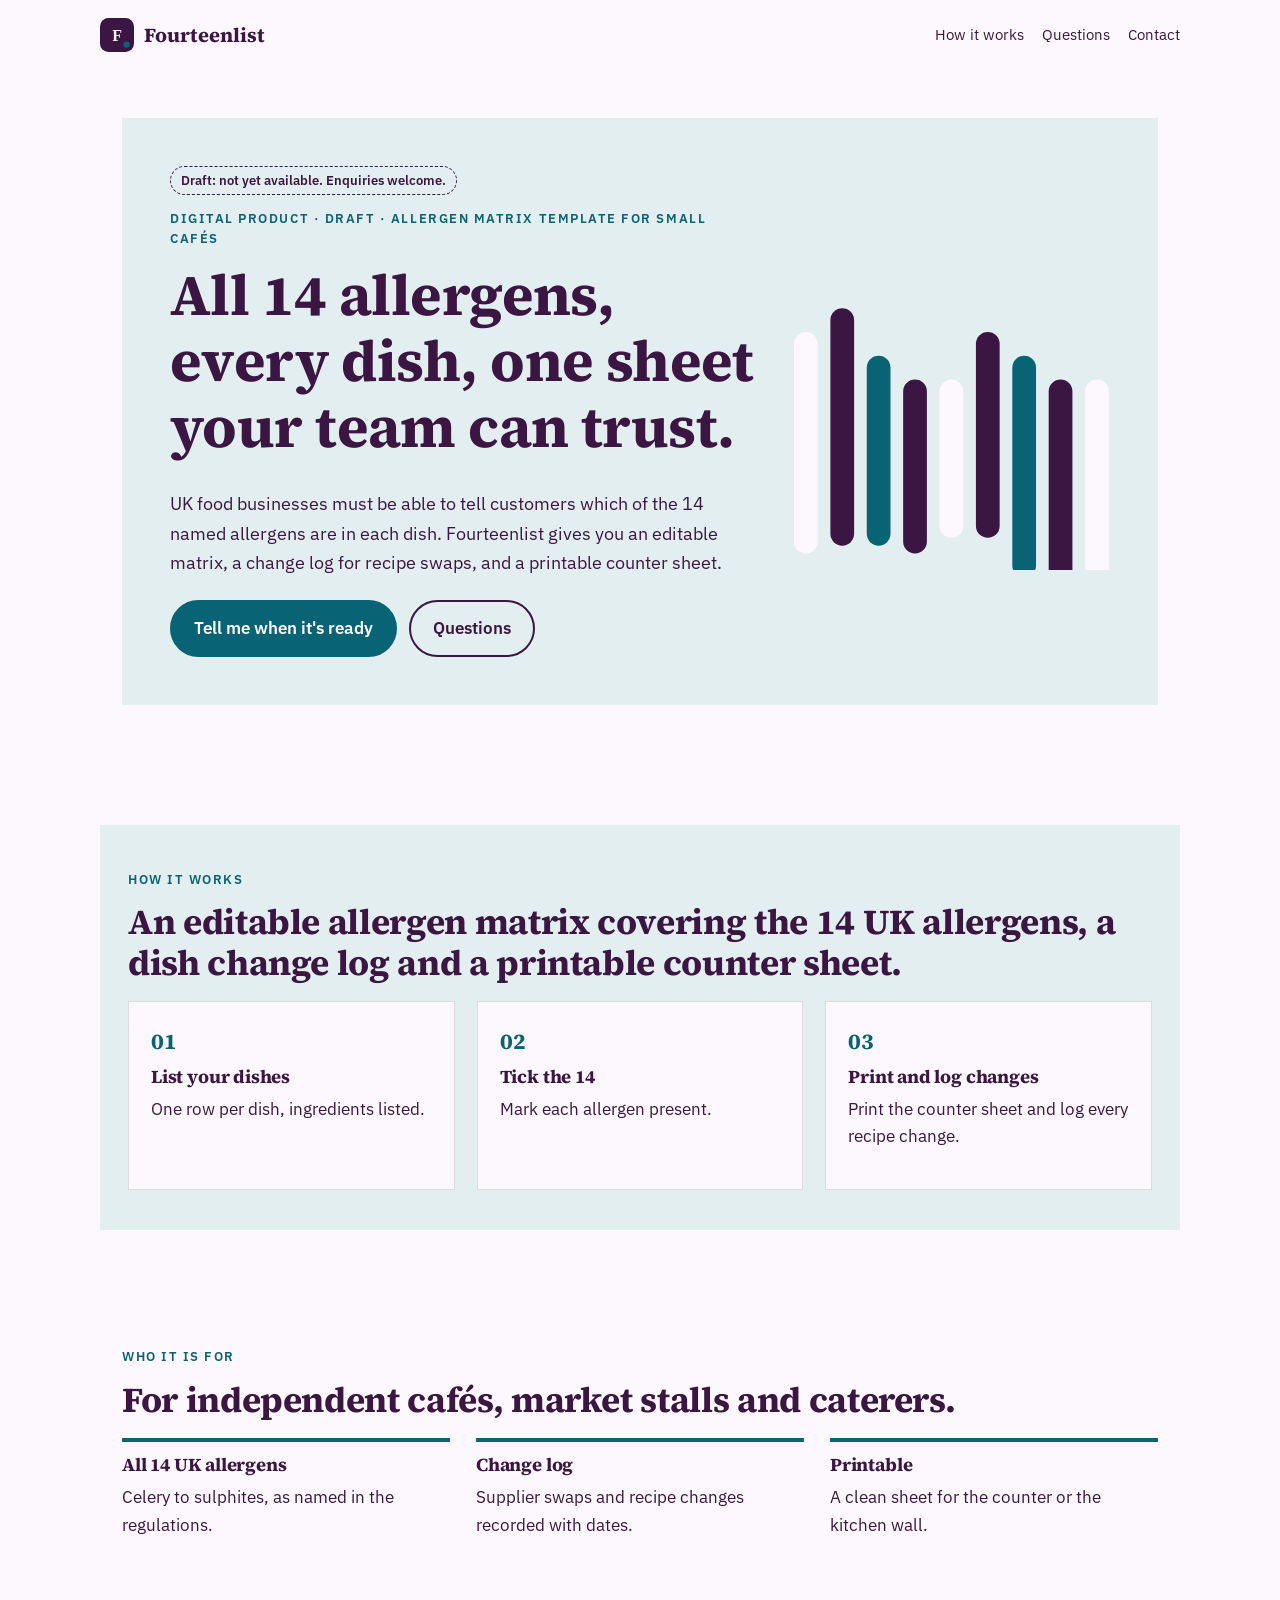
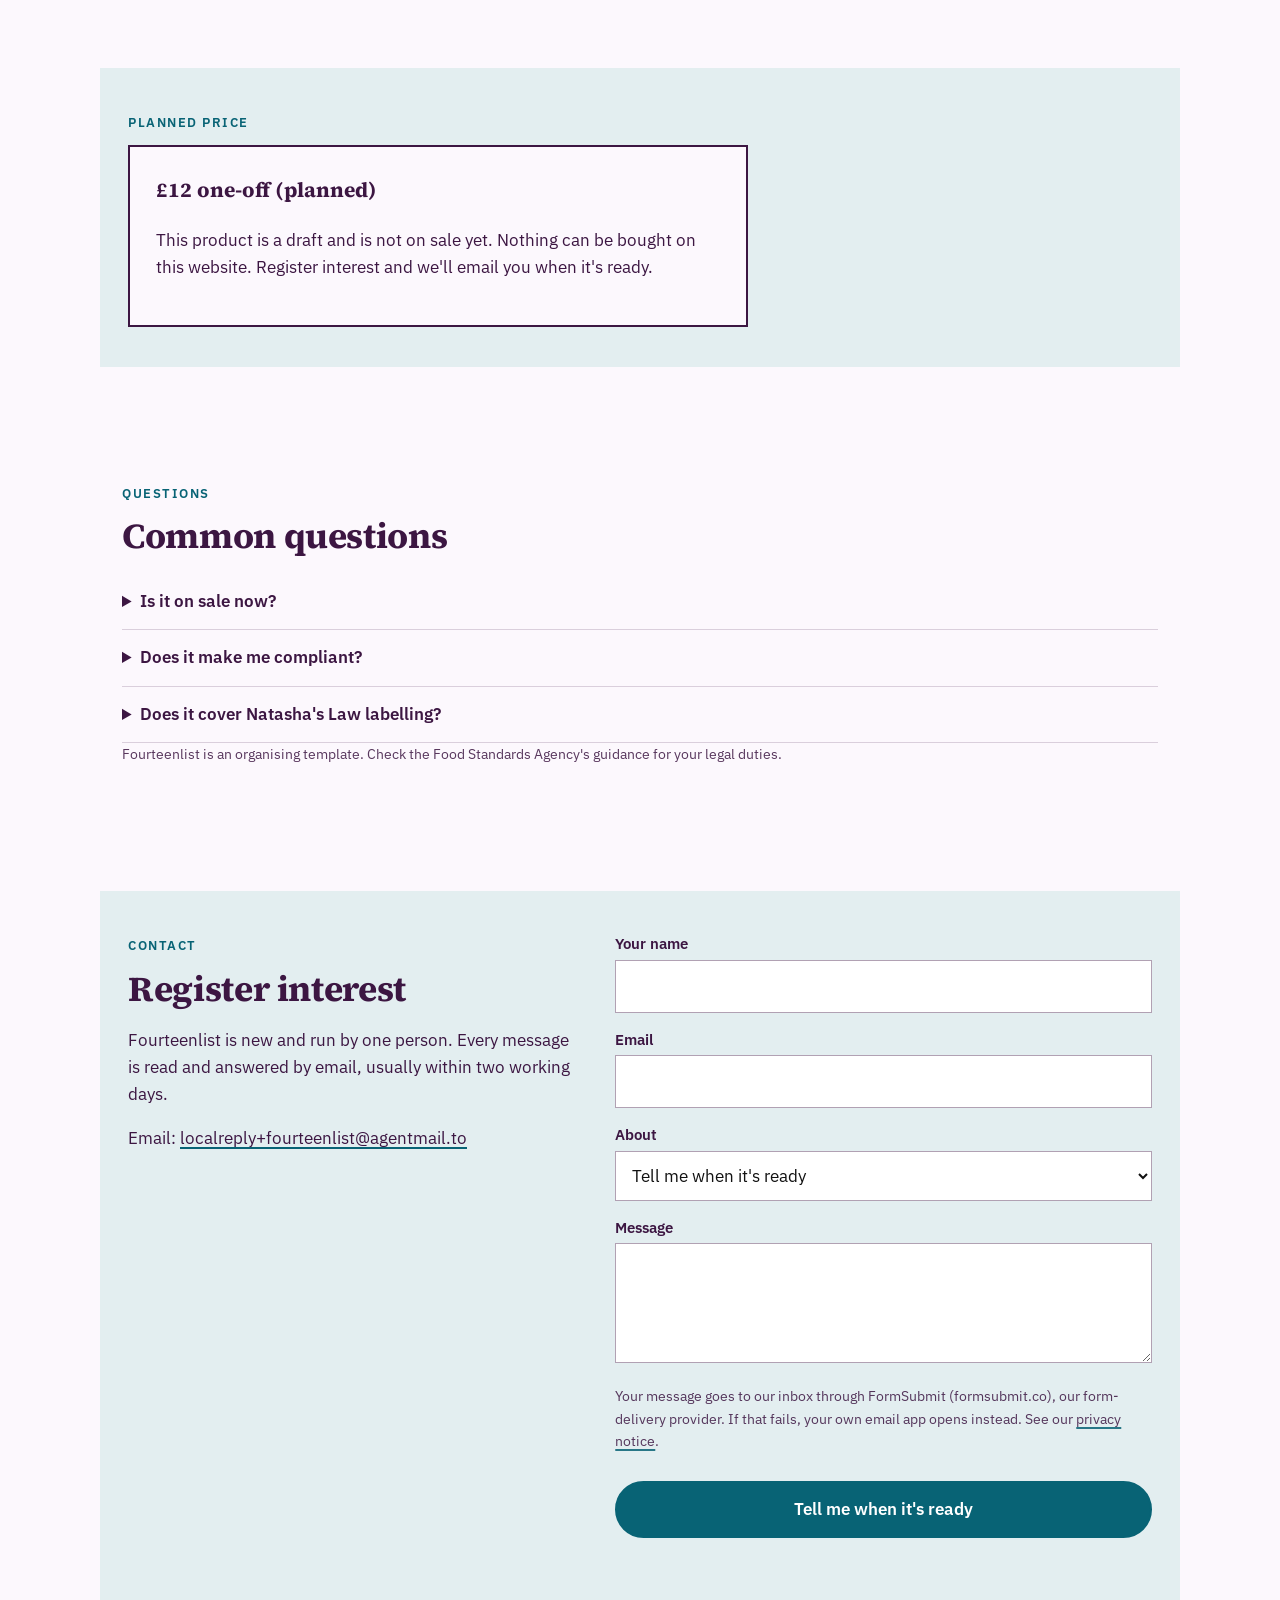
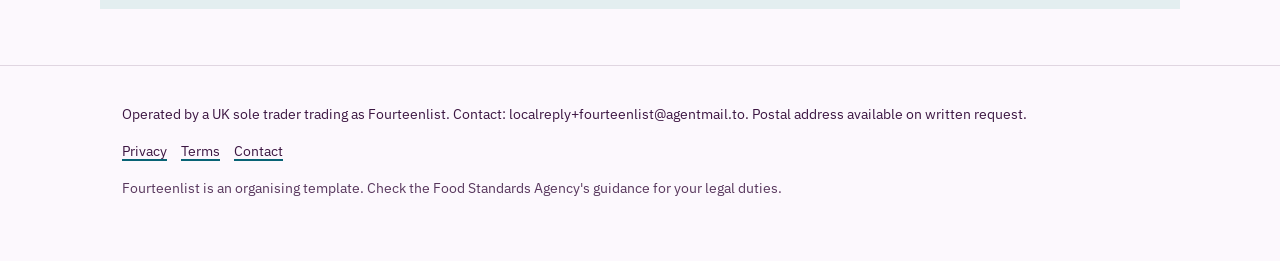
==== index.html @ 0381429b "Publish site 2026-10-19 20:16 BST" ====
<!doctype html>
<html lang="en-GB">
<head>
<meta charset="utf-8">
<meta name="viewport" content="width=device-width, initial-scale=1">
<meta http-equiv="Content-Security-Policy" content="default-src 'self'; img-src 'self' data: https://localreplyloop.goatcounter.com; style-src 'self'; script-src 'self'; font-src 'self'; connect-src 'self' https://formsubmit.co; form-action 'self'; base-uri 'self'; object-src 'none'">
<meta name="referrer" content="strict-origin-when-cross-origin">
<title>Fourteenlist: All 14 allergens, every dish, one sheet your team can trust</title>
<meta name="description" content="An editable allergen matrix covering the 14 UK allergens, a dish change log and a printable counter sheet.">
<meta name="theme-color" content="#3C1642">
<meta property="og:type" content="website"><meta property="og:title" content="Fourteenlist: All 14 allergens, every dish, one sheet your team can trust"><meta property="og:description" content="An editable allergen matrix covering the 14 UK allergens, a dish change log and a printable counter sheet.">
<meta property="og:image" content="https://evanturner557-del.github.io/fourteenlist/assets/og.png"><meta property="og:image:width" content="1200"><meta property="og:image:height" content="630">
<meta property="og:image:alt" content="Fourteenlist: All 14 allergens, every dish, one sheet your team can trust."><meta property="og:site_name" content="Fourteenlist"><meta property="og:locale" content="en_GB">
<meta property="og:url" content="https://evanturner557-del.github.io/fourteenlist/"><meta name="twitter:card" content="summary_large_image">
<link rel="canonical" href="https://evanturner557-del.github.io/fourteenlist/">
<link rel="icon" href="assets/favicon.svg" type="image/svg+xml">
<link rel="stylesheet" href="assets/site.css">
<script src="assets/config.js"></script>
<script src="assets/analytics.js" defer></script>
<script src="_shared/kit.js" defer></script>
</head>
<body>
<a class="skip" href="#main">Skip to content</a>
<header><div class="wrap top"><a class="brand" href="./"><svg viewBox="0 0 64 64" aria-hidden="true" width="34" height="34"><rect width="64" height="64" rx="16" fill="#3C1642"/><text x="32" y="43" text-anchor="middle" font-family="Georgia, serif" font-weight="700" font-size="30" fill="#FCF8FD">F</text><circle cx="50" cy="50" r="6" fill="#086375"/></svg>Fourteenlist</a><nav aria-label="Primary"><a href="#how">How it works</a><a href="#faq">Questions</a><a href="#contact">Contact</a></nav></div></header><section class="hero"><div class="wrap"><div class="inner"><div><span class="draft">Draft: not yet available. Enquiries welcome.</span><br><span class="eyebrow">Digital product · draft · Allergen matrix template for small cafés</span><h1>All 14 allergens, every dish, one sheet your team can trust.</h1><p class="lede">UK food businesses must be able to tell customers which of the 14 named allergens are in each dish. Fourteenlist gives you an editable matrix, a change log for recipe swaps, and a printable counter sheet.</p><div class="ctas"><a class="btn" href="#contact" data-cta="hero">Tell me when it&#x27;s ready</a><a class="btn ghost" href="#faq" data-cta="hero-secondary">Questions</a></div></div><div class="art"><svg viewBox="0 0 400 400" role="img" aria-label="Decorative pattern" class="motif" preserveAspectRatio="xMidYMid slice"><rect x="0" y="100" width="30" height="280" rx="15" fill="#FCF8FD"/><rect x="46" y="70" width="30" height="300" rx="15" fill="#3C1642"/><rect x="92" y="130" width="30" height="240" rx="15" fill="#086375"/><rect x="138" y="160" width="30" height="220" rx="15" fill="#3C1642"/><rect x="184" y="160" width="30" height="200" rx="15" fill="#FCF8FD"/><rect x="230" y="100" width="30" height="260" rx="15" fill="#3C1642"/><rect x="276" y="130" width="30" height="280" rx="15" fill="#086375"/><rect x="322" y="160" width="30" height="300" rx="15" fill="#3C1642"/><rect x="368" y="160" width="30" height="300" rx="15" fill="#FCF8FD"/></svg></div></div></div></section>
<main id="main">
<section class="tint" id="how"><div class="wrap"><span class="eyebrow">How it works</span><h2>An editable allergen matrix covering the 14 UK allergens, a dish change log and a printable counter sheet.</h2><div class="steps"><div class="step"><h3>List your dishes</h3><p>One row per dish, ingredients listed.</p></div><div class="step"><h3>Tick the 14</h3><p>Mark each allergen present.</p></div><div class="step"><h3>Print and log changes</h3><p>Print the counter sheet and log every recipe change.</p></div></div></div></section>
<section><div class="wrap"><span class="eyebrow">Who it is for</span><h2>For independent cafés, market stalls and caterers.</h2><div class="points"><div class="point"><h3>All 14 UK allergens</h3><p>Celery to sulphites, as named in the regulations.</p></div><div class="point"><h3>Change log</h3><p>Supplier swaps and recipe changes recorded with dates.</p></div><div class="point"><h3>Printable</h3><p>A clean sheet for the counter or the kitchen wall.</p></div></div></div></section>
<section class="tint" id="price"><div class="wrap"><span class="eyebrow">Planned price</span><div class="pricebox"><p class="price">£12 one-off (planned)</p><p>This product is a draft and is not on sale yet. Nothing can be bought on this website. Register interest and we&#x27;ll email you when it&#x27;s ready.</p></div></div></section>
<section id="faq"><div class="wrap"><span class="eyebrow">Questions</span><h2>Common questions</h2><details><summary>Is it on sale now?</summary><p>Not yet. Fourteenlist is a draft product. Ask to hear when it&#x27;s ready.</p></details><details><summary>Does it make me compliant?</summary><p>It helps you organise information. Your council&#x27;s environmental health team and the Food Standards Agency are the authority on what you must do.</p></details><details><summary>Does it cover Natasha&#x27;s Law labelling?</summary><p>No. That applies to prepacked-for-direct-sale food and needs full labels.</p></details><p class="fine" style="margin-top:18px">Fourteenlist is an organising template. Check the Food Standards Agency&#x27;s guidance for your legal duties.</p></div></section>
<section class="tint" id="contact"><div class="wrap contact-grid"><div><span class="eyebrow">Contact</span><h2>Register interest</h2><p>Fourteenlist is new and run by one person. Every message is read and answered by email, usually within two working days.</p><p>Email: <a href="mailto:localreply+fourteenlist@agentmail.to">localreply+fourteenlist@agentmail.to</a></p></div><form class="form" data-contact data-formsubmit="localreply+fourteenlist@agentmail.to" data-email="localreply+fourteenlist@agentmail.to" data-subject="Fourteenlist enquiry" novalidate>
<div><label for="f-name">Your name</label><input id="f-name" name="name" autocomplete="name" required></div>
<div><label for="f-email">Email</label><input id="f-email" name="email" type="email" autocomplete="email" required></div>
<div><label for="f-plan">About</label><select id="f-plan" name="plan"><option value="Tell me when it&#x27;s ready">Tell me when it&#x27;s ready</option><option value="I have a question">I have a question</option></select></div>
<div><label for="f-message">Message</label><textarea id="f-message" name="message"></textarea></div>
<p class="hint">Your message goes to our inbox through FormSubmit (formsubmit.co), our form-delivery provider. If that fails, your own email app opens instead. See our <a href="privacy.html">privacy notice</a>.</p>
<button class="btn" type="submit">Tell me when it&#x27;s ready</button>
<p class="form-status" role="status" aria-live="polite"></p>
</form></div></section>
</main><footer><div class="wrap"><p>Operated by a UK sole trader trading as Fourteenlist. Contact: localreply+fourteenlist@agentmail.to. Postal address available on written request.</p>
<p><a href="privacy.html">Privacy</a><a href="terms.html">Terms</a><a href="./#contact">Contact</a></p>
<p class="fine">Fourteenlist is an organising template. Check the Food Standards Agency&#x27;s guidance for your legal duties.</p></div></footer>
</body></html>
---- assets/site.css ----
@font-face{font-family:'Source Serif 4';font-weight:700;font-style:normal;font-display:swap;src:url(fonts/source-serif-4-latin-700-normal.woff2) format('woff2')}
@font-face{font-family:'IBM Plex Sans';font-weight:400;font-style:normal;font-display:swap;src:url(fonts/ibm-plex-sans-latin-400-normal.woff2) format('woff2')}
@font-face{font-family:'IBM Plex Sans';font-weight:600;font-style:normal;font-display:swap;src:url(fonts/ibm-plex-sans-latin-600-normal.woff2) format('woff2')}
:root{--ink:#3C1642;--paper:#FCF8FD;--acc:#086375;--acc-text:#086375;--on-acc:#FFFFFF;--soft:#E3EEF0;--on-ink:#FCF8FD;--r:0px;--br:999px;--head:'Source Serif 4', Georgia, serif;--body:'IBM Plex Sans', system-ui, sans-serif}
*,*::before,*::after{box-sizing:border-box}html{scroll-behavior:smooth}@media (prefers-reduced-motion:reduce){html{scroll-behavior:auto}*{transition:none!important}}
body{margin:0;font-family:var(--body);color:var(--ink);background:var(--paper);line-height:1.6;font-size:17px;-webkit-font-smoothing:antialiased}
h1,h2,h3{font-family:var(--head);line-height:1.15;margin:0 0 .5em;letter-spacing:-.01em}h1{font-size:clamp(2.1rem,5vw,3.6rem)}h2{font-size:clamp(1.5rem,3vw,2.2rem)}h3{font-size:1.15rem}
p{margin:0 0 1em}a{color:var(--ink);text-decoration-color:var(--acc);text-underline-offset:3px;text-decoration-thickness:2px}
.wrap{max-width:1080px;margin:0 auto;padding:0 22px}.skip{position:absolute;left:-999px}.skip:focus{left:12px;top:12px;background:var(--ink);color:var(--on-ink);padding:8px 12px;z-index:9}
:focus-visible{outline:3px solid var(--acc);outline-offset:2px}
.top{display:flex;align-items:center;justify-content:space-between;padding:18px 0;gap:16px}.brand{display:flex;align-items:center;gap:10px;font-family:var(--head);font-weight:700;font-size:1.25rem;text-decoration:none}
.top nav a{margin-left:18px;font-size:.95rem;text-decoration:none}.top nav a:hover{text-decoration:underline}
.btn{display:inline-block;background:var(--acc);color:var(--on-acc);padding:13px 22px;border-radius:var(--br);font-weight:600;text-decoration:none;border:2px solid var(--acc);cursor:pointer;font:inherit;font-weight:600}
.btn:hover{filter:brightness(.94)}.btn.ghost{background:transparent;color:var(--ink);border-color:var(--ink)}
.eyebrow{display:inline-block;font-size:.8rem;letter-spacing:.12em;text-transform:uppercase;font-weight:600;color:var(--acc-text);margin-bottom:12px}
.hero{padding:48px 0 64px}.hero .lede{font-size:1.15rem;max-width:40em}.ctas{display:flex;gap:12px;flex-wrap:wrap;margin-top:22px}
.motif{width:100%;height:auto;max-width:420px;display:block}
.draft{display:inline-block;background:var(--soft);border:1px dashed var(--ink);padding:3px 10px;border-radius:999px;font-size:.82rem;font-weight:600;margin-bottom:14px}
section{padding:56px 0}.tint{background:var(--soft)}
.steps{display:grid;grid-template-columns:repeat(auto-fit,minmax(220px,1fr));gap:22px;counter-reset:s}
.step{padding:22px;border-radius:var(--r);background:var(--paper);border:1px solid color-mix(in srgb,var(--ink) 14%,transparent)}
.step::before{counter-increment:s;content:"0" counter(s);font-family:var(--head);font-weight:700;color:var(--acc-text);display:block;font-size:1.4rem;margin-bottom:6px}
.points{display:grid;grid-template-columns:repeat(auto-fit,minmax(240px,1fr));gap:26px}.point h3{border-top:4px solid var(--acc);padding-top:12px}
.price{font-family:var(--head);font-size:1.3rem;font-weight:700}.pricebox{border:2px solid var(--ink);border-radius:var(--r);padding:26px;max-width:620px;background:var(--paper)}
details{border-bottom:1px solid color-mix(in srgb,var(--ink) 18%,transparent);padding:14px 0}summary{cursor:pointer;font-weight:600}details p{margin-top:10px}
.form{display:grid;gap:14px;max-width:620px}.form label{font-weight:600;font-size:.95rem;display:block;margin-bottom:4px}
.form input,.form textarea,.form select{width:100%;padding:12px;border:1.5px solid color-mix(in srgb,var(--ink) 40%,transparent);border-radius:calc(var(--r)/2);font:inherit;background:#fff;color:#111}
.form textarea{min-height:120px}.hint,.fine{font-size:.88rem;opacity:.85}.form-status{font-weight:600}
.contact-grid{display:grid;grid-template-columns:1fr 1.2fr;gap:40px}@media(max-width:800px){.contact-grid{grid-template-columns:1fr}.top nav{display:none}}
footer{padding:36px 0 48px;font-size:.9rem;border-top:1px solid color-mix(in srgb,var(--ink) 15%,transparent)}footer a{margin-right:14px}
.tool{background:var(--paper);border:2px solid var(--ink);border-radius:var(--r);padding:26px;max-width:640px}.tool .row{display:grid;grid-template-columns:1fr 140px;gap:12px;align-items:center;margin-bottom:10px}
.tool input[type=number]{padding:10px;border:1.5px solid var(--ink);border-radius:8px;font:inherit;width:100%}.result{margin-top:16px;padding:16px;background:var(--soft);border-radius:calc(var(--r)/2);min-height:3em}
.check h3{margin-top:18px}.check label{display:flex;gap:10px;align-items:flex-start;padding:6px 0}.check input{width:20px;height:20px;accent-color:var(--acc)}
.legal{max-width:760px}.legal h2{font-size:1.3rem;margin-top:1.6em}
.hero .wrap>.inner{background:var(--soft);border-radius:calc(var(--r)*2);padding:48px;display:grid;grid-template-columns:1.3fr .7fr;gap:36px;align-items:center}@media(max-width:800px){.hero .wrap>.inner{grid-template-columns:1fr;padding:28px}}.tint{background:transparent}.tint .wrap{background:var(--soft);border-radius:calc(var(--r)*2);padding:40px 28px}
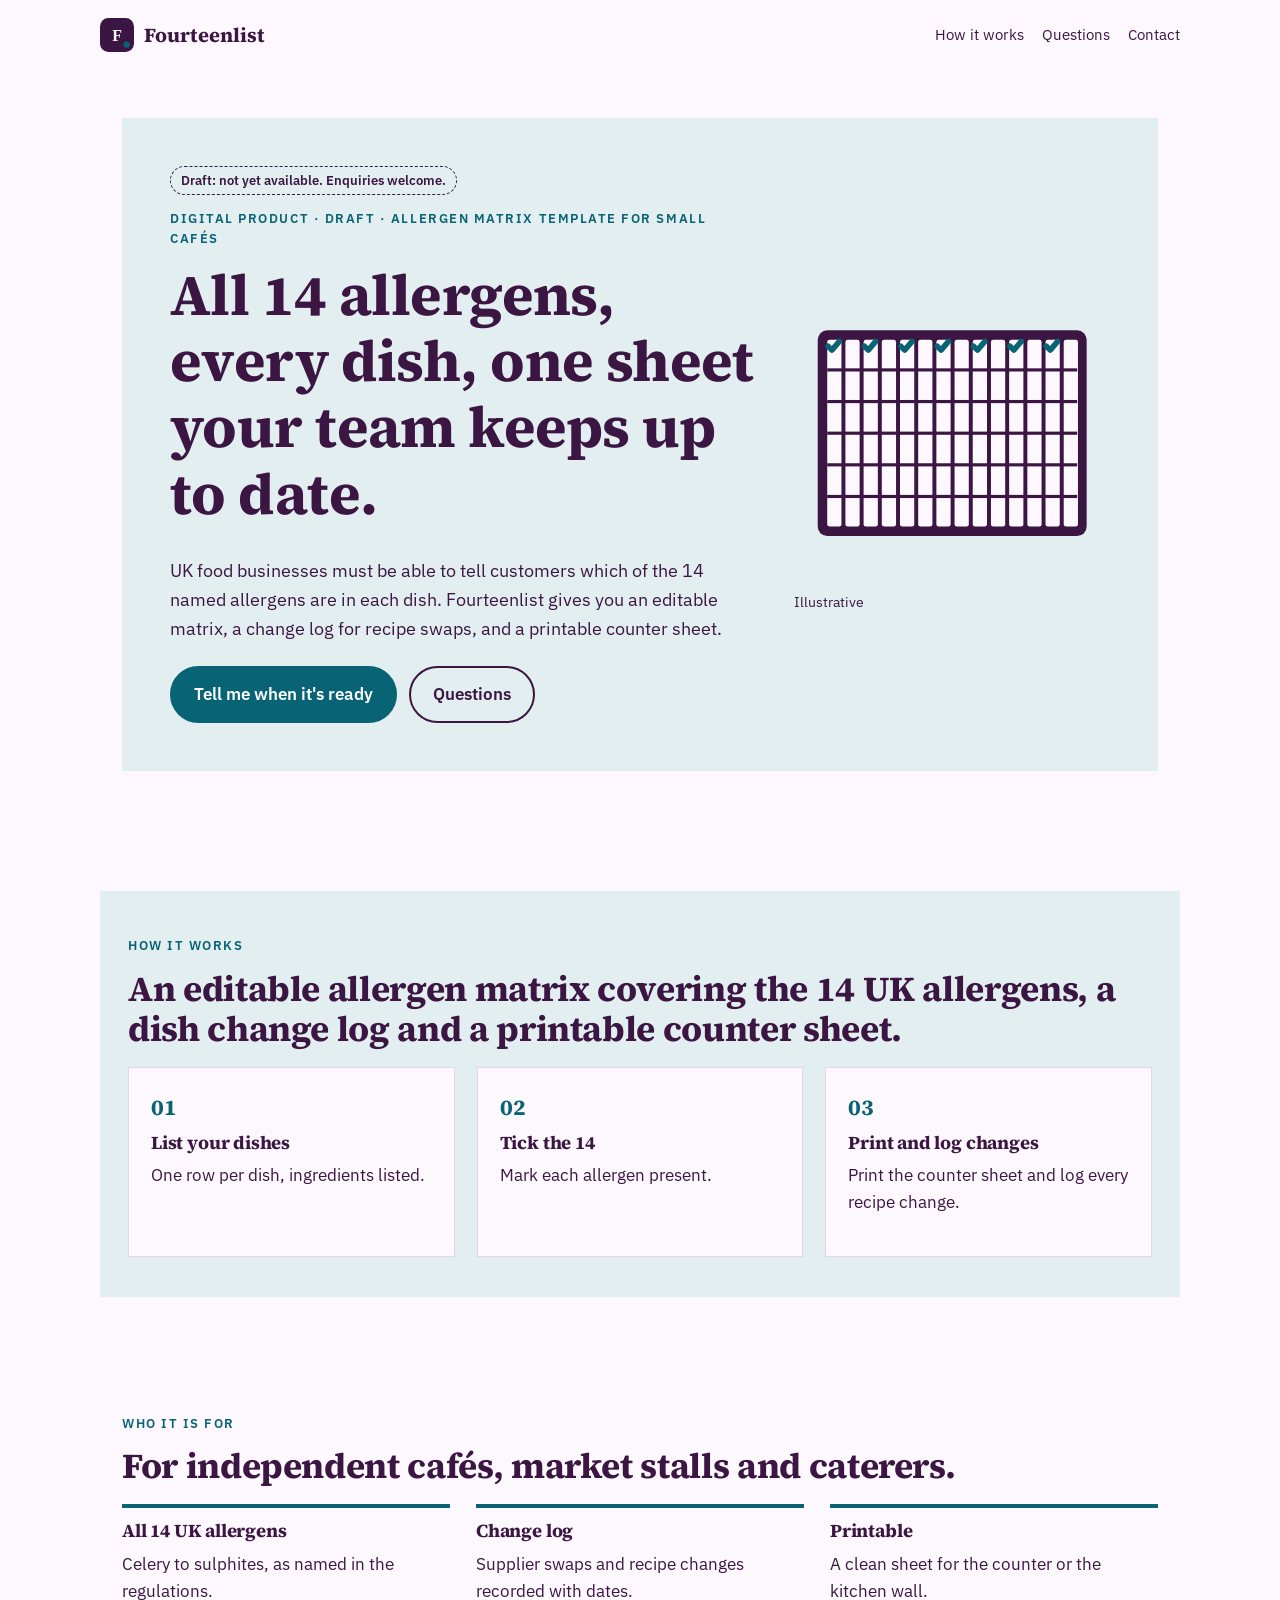
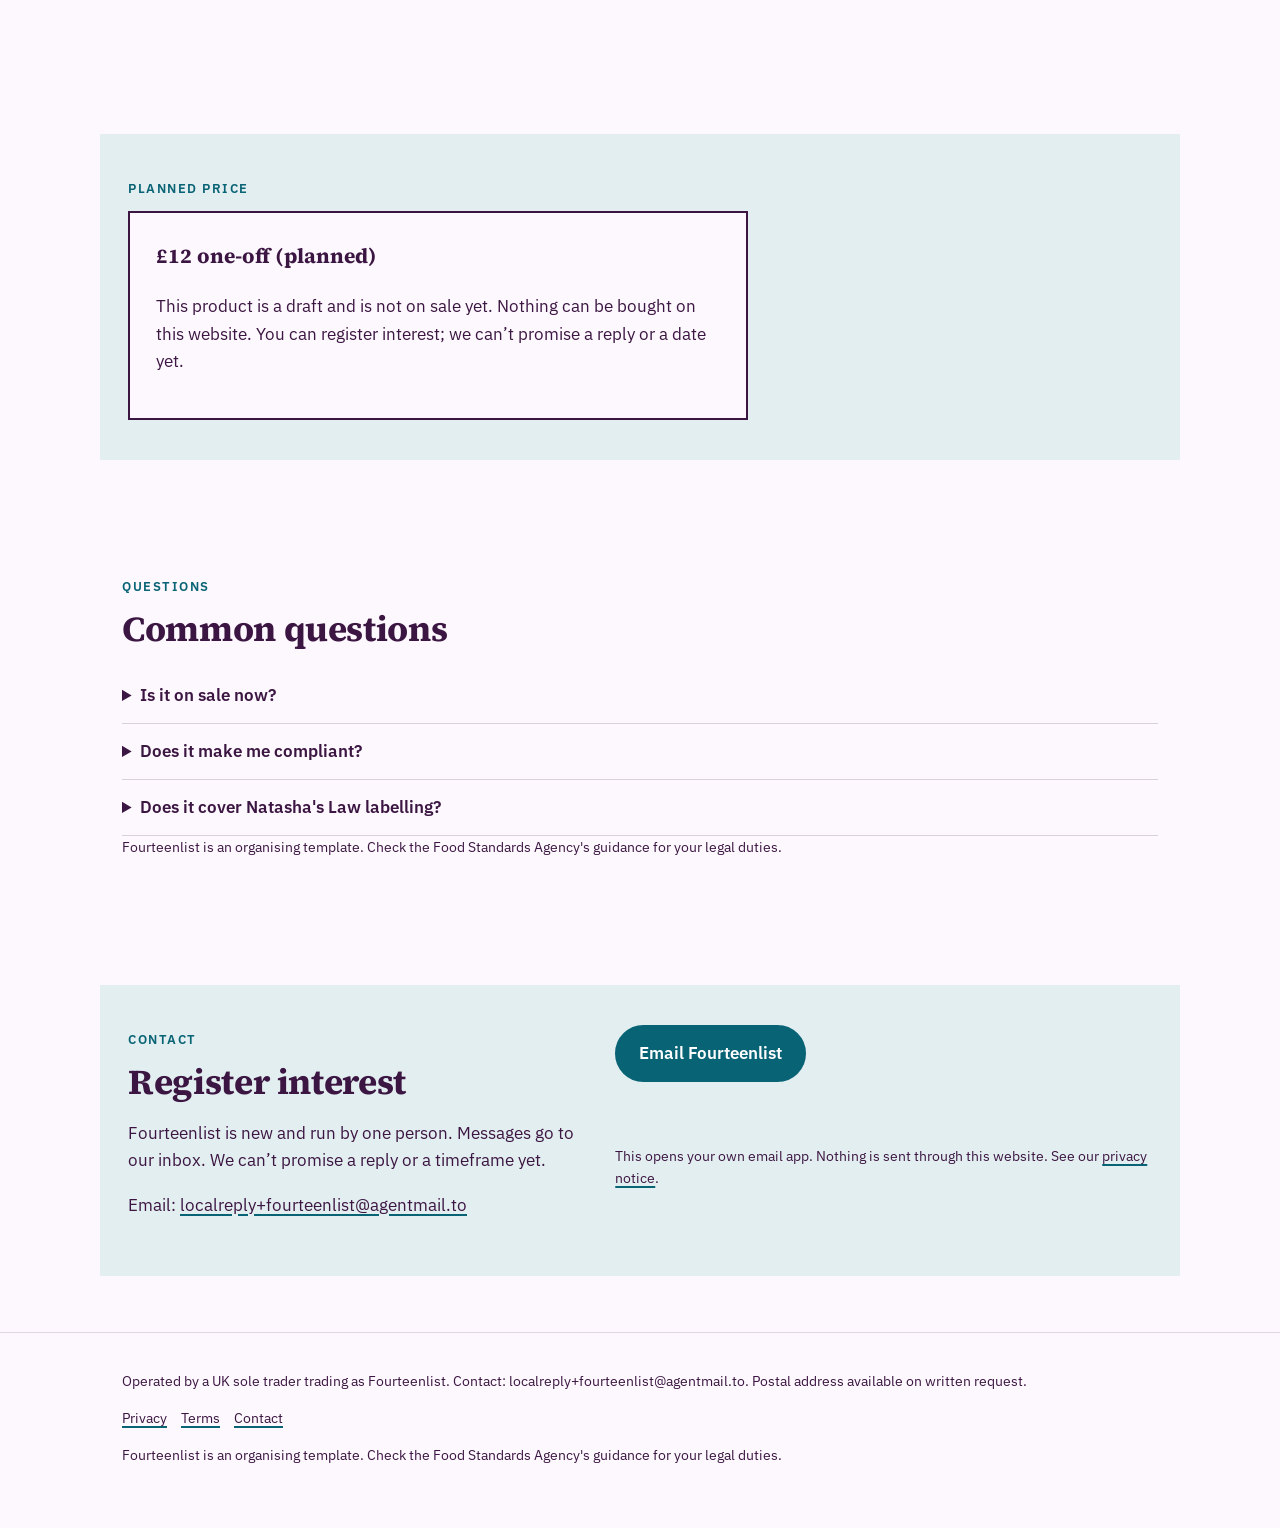
==== commit c4843a17: "Publish site 2026-10-21 08:27 BST" ====
--- a/index.html
+++ b/index.html
@@ -3,14 +3,14 @@
 <head>
 <meta charset="utf-8">
 <meta name="viewport" content="width=device-width, initial-scale=1">
-<meta http-equiv="Content-Security-Policy" content="default-src 'self'; img-src 'self' data: https://localreplyloop.goatcounter.com; style-src 'self'; script-src 'self'; font-src 'self'; connect-src 'self' https://formsubmit.co; form-action 'self'; base-uri 'self'; object-src 'none'">
+<meta http-equiv="Content-Security-Policy" content="default-src 'self'; img-src 'self' data: https://localreplyloop.goatcounter.com; style-src 'self'; script-src 'self'; font-src 'self'; connect-src 'self'; form-action 'self'; base-uri 'self'; object-src 'none'">
 <meta name="referrer" content="strict-origin-when-cross-origin">
-<title>Fourteenlist: All 14 allergens, every dish, one sheet your team can trust</title>
+<title>Fourteenlist: All 14 allergens, every dish, one sheet your team keeps up to date</title>
 <meta name="description" content="An editable allergen matrix covering the 14 UK allergens, a dish change log and a printable counter sheet.">
 <meta name="theme-color" content="#3C1642">
-<meta property="og:type" content="website"><meta property="og:title" content="Fourteenlist: All 14 allergens, every dish, one sheet your team can trust"><meta property="og:description" content="An editable allergen matrix covering the 14 UK allergens, a dish change log and a printable counter sheet.">
+<meta property="og:type" content="website"><meta property="og:title" content="Fourteenlist: All 14 allergens, every dish, one sheet your team keeps up to date"><meta property="og:description" content="An editable allergen matrix covering the 14 UK allergens, a dish change log and a printable counter sheet.">
 <meta property="og:image" content="https://evanturner557-del.github.io/fourteenlist/assets/og.png"><meta property="og:image:width" content="1200"><meta property="og:image:height" content="630">
-<meta property="og:image:alt" content="Fourteenlist: All 14 allergens, every dish, one sheet your team can trust."><meta property="og:site_name" content="Fourteenlist"><meta property="og:locale" content="en_GB">
+<meta property="og:image:alt" content="Fourteenlist: All 14 allergens, every dish, one sheet your team keeps up to date."><meta property="og:site_name" content="Fourteenlist"><meta property="og:locale" content="en_GB">
 <meta property="og:url" content="https://evanturner557-del.github.io/fourteenlist/"><meta name="twitter:card" content="summary_large_image">
 <link rel="canonical" href="https://evanturner557-del.github.io/fourteenlist/">
 <link rel="icon" href="assets/favicon.svg" type="image/svg+xml">
@@ -21,21 +21,14 @@
 </head>
 <body>
 <a class="skip" href="#main">Skip to content</a>
-<header><div class="wrap top"><a class="brand" href="./"><svg viewBox="0 0 64 64" aria-hidden="true" width="34" height="34"><rect width="64" height="64" rx="16" fill="#3C1642"/><text x="32" y="43" text-anchor="middle" font-family="Georgia, serif" font-weight="700" font-size="30" fill="#FCF8FD">F</text><circle cx="50" cy="50" r="6" fill="#086375"/></svg>Fourteenlist</a><nav aria-label="Primary"><a href="#how">How it works</a><a href="#faq">Questions</a><a href="#contact">Contact</a></nav></div></header><section class="hero"><div class="wrap"><div class="inner"><div><span class="draft">Draft: not yet available. Enquiries welcome.</span><br><span class="eyebrow">Digital product · draft · Allergen matrix template for small cafés</span><h1>All 14 allergens, every dish, one sheet your team can trust.</h1><p class="lede">UK food businesses must be able to tell customers which of the 14 named allergens are in each dish. Fourteenlist gives you an editable matrix, a change log for recipe swaps, and a printable counter sheet.</p><div class="ctas"><a class="btn" href="#contact" data-cta="hero">Tell me when it&#x27;s ready</a><a class="btn ghost" href="#faq" data-cta="hero-secondary">Questions</a></div></div><div class="art"><svg viewBox="0 0 400 400" role="img" aria-label="Decorative pattern" class="motif" preserveAspectRatio="xMidYMid slice"><rect x="0" y="100" width="30" height="280" rx="15" fill="#FCF8FD"/><rect x="46" y="70" width="30" height="300" rx="15" fill="#3C1642"/><rect x="92" y="130" width="30" height="240" rx="15" fill="#086375"/><rect x="138" y="160" width="30" height="220" rx="15" fill="#3C1642"/><rect x="184" y="160" width="30" height="200" rx="15" fill="#FCF8FD"/><rect x="230" y="100" width="30" height="260" rx="15" fill="#3C1642"/><rect x="276" y="130" width="30" height="280" rx="15" fill="#086375"/><rect x="322" y="160" width="30" height="300" rx="15" fill="#3C1642"/><rect x="368" y="160" width="30" height="300" rx="15" fill="#FCF8FD"/></svg></div></div></div></section>
+<header><div class="wrap top"><a class="brand" href="./"><svg viewBox="0 0 64 64" aria-hidden="true" width="34" height="34"><rect width="64" height="64" rx="16" fill="#3C1642"/><text x="32" y="43" text-anchor="middle" font-family="Georgia, serif" font-weight="700" font-size="30" fill="#FCF8FD">F</text><circle cx="50" cy="50" r="6" fill="#086375"/></svg>Fourteenlist</a><nav aria-label="Primary"><a href="#how">How it works</a><a href="#faq">Questions</a><a href="#contact">Contact</a></nav></div></header>
 <main id="main">
+<section class="hero"><div class="wrap"><div class="inner"><div><span class="draft">Draft: not yet available. Enquiries welcome.</span><br><span class="eyebrow">Digital product · draft · Allergen matrix template for small cafés</span><h1>All 14 allergens, every dish, one sheet your team keeps up to date.</h1><p class="lede">UK food businesses must be able to tell customers which of the 14 named allergens are in each dish. Fourteenlist gives you an editable matrix, a change log for recipe swaps, and a printable counter sheet.</p><div class="ctas"><a class="btn" href="#contact" data-cta="hero">Tell me when it&#x27;s ready</a><a class="btn ghost" href="#faq" data-cta="hero-secondary">Questions</a></div></div><figure class="art"><svg viewBox="0 0 400 400" aria-hidden="true" focusable="false" class="motif"><rect x="30" y="70" width="340" height="260" rx="12" fill="#3C1642"/><rect x="42" y="82" width="18" height="236" rx="3" fill="#FCF8FD"/><rect x="65" y="82" width="18" height="236" rx="3" fill="#FCF8FD"/><rect x="88" y="82" width="18" height="236" rx="3" fill="#FCF8FD"/><rect x="111" y="82" width="18" height="236" rx="3" fill="#FCF8FD"/><rect x="134" y="82" width="18" height="236" rx="3" fill="#FCF8FD"/><rect x="157" y="82" width="18" height="236" rx="3" fill="#FCF8FD"/><rect x="180" y="82" width="18" height="236" rx="3" fill="#FCF8FD"/><rect x="203" y="82" width="18" height="236" rx="3" fill="#FCF8FD"/><rect x="226" y="82" width="18" height="236" rx="3" fill="#FCF8FD"/><rect x="249" y="82" width="18" height="236" rx="3" fill="#FCF8FD"/><rect x="272" y="82" width="18" height="236" rx="3" fill="#FCF8FD"/><rect x="295" y="82" width="18" height="236" rx="3" fill="#FCF8FD"/><rect x="318" y="82" width="18" height="236" rx="3" fill="#FCF8FD"/><rect x="341" y="82" width="18" height="236" rx="3" fill="#FCF8FD"/><rect x="42" y="118" width="316" height="4" fill="#3C1642"/><rect x="42" y="158" width="316" height="4" fill="#3C1642"/><rect x="42" y="198" width="316" height="4" fill="#3C1642"/><rect x="42" y="238" width="316" height="4" fill="#3C1642"/><rect x="42" y="278" width="316" height="4" fill="#3C1642"/><path d="M43 90 l4.95 4.95 l9.350000000000001 -11.0" fill="none" stroke="#086375" stroke-width="7" stroke-linecap="round" stroke-linejoin="round"/><path d="M89 90 l4.95 4.95 l9.350000000000001 -11.0" fill="none" stroke="#086375" stroke-width="7" stroke-linecap="round" stroke-linejoin="round"/><path d="M135 90 l4.95 4.95 l9.350000000000001 -11.0" fill="none" stroke="#086375" stroke-width="7" stroke-linecap="round" stroke-linejoin="round"/><path d="M181 90 l4.95 4.95 l9.350000000000001 -11.0" fill="none" stroke="#086375" stroke-width="7" stroke-linecap="round" stroke-linejoin="round"/><path d="M227 90 l4.95 4.95 l9.350000000000001 -11.0" fill="none" stroke="#086375" stroke-width="7" stroke-linecap="round" stroke-linejoin="round"/><path d="M273 90 l4.95 4.95 l9.350000000000001 -11.0" fill="none" stroke="#086375" stroke-width="7" stroke-linecap="round" stroke-linejoin="round"/><path d="M319 90 l4.95 4.95 l9.350000000000001 -11.0" fill="none" stroke="#086375" stroke-width="7" stroke-linecap="round" stroke-linejoin="round"/></svg><figcaption class="fine">Illustrative</figcaption></figure></div></div></section>
 <section class="tint" id="how"><div class="wrap"><span class="eyebrow">How it works</span><h2>An editable allergen matrix covering the 14 UK allergens, a dish change log and a printable counter sheet.</h2><div class="steps"><div class="step"><h3>List your dishes</h3><p>One row per dish, ingredients listed.</p></div><div class="step"><h3>Tick the 14</h3><p>Mark each allergen present.</p></div><div class="step"><h3>Print and log changes</h3><p>Print the counter sheet and log every recipe change.</p></div></div></div></section>
 <section><div class="wrap"><span class="eyebrow">Who it is for</span><h2>For independent cafés, market stalls and caterers.</h2><div class="points"><div class="point"><h3>All 14 UK allergens</h3><p>Celery to sulphites, as named in the regulations.</p></div><div class="point"><h3>Change log</h3><p>Supplier swaps and recipe changes recorded with dates.</p></div><div class="point"><h3>Printable</h3><p>A clean sheet for the counter or the kitchen wall.</p></div></div></div></section>
-<section class="tint" id="price"><div class="wrap"><span class="eyebrow">Planned price</span><div class="pricebox"><p class="price">£12 one-off (planned)</p><p>This product is a draft and is not on sale yet. Nothing can be bought on this website. Register interest and we&#x27;ll email you when it&#x27;s ready.</p></div></div></section>
+<section class="tint" id="price"><div class="wrap"><span class="eyebrow">Planned price</span><div class="pricebox"><p class="price">£12 one-off (planned)</p><p>This product is a draft and is not on sale yet. Nothing can be bought on this website. You can register interest; we can’t promise a reply or a date yet.</p></div></div></section>
 <section id="faq"><div class="wrap"><span class="eyebrow">Questions</span><h2>Common questions</h2><details><summary>Is it on sale now?</summary><p>Not yet. Fourteenlist is a draft product. Ask to hear when it&#x27;s ready.</p></details><details><summary>Does it make me compliant?</summary><p>It helps you organise information. Your council&#x27;s environmental health team and the Food Standards Agency are the authority on what you must do.</p></details><details><summary>Does it cover Natasha&#x27;s Law labelling?</summary><p>No. That applies to prepacked-for-direct-sale food and needs full labels.</p></details><p class="fine" style="margin-top:18px">Fourteenlist is an organising template. Check the Food Standards Agency&#x27;s guidance for your legal duties.</p></div></section>
-<section class="tint" id="contact"><div class="wrap contact-grid"><div><span class="eyebrow">Contact</span><h2>Register interest</h2><p>Fourteenlist is new and run by one person. Every message is read and answered by email, usually within two working days.</p><p>Email: <a href="mailto:localreply+fourteenlist@agentmail.to">localreply+fourteenlist@agentmail.to</a></p></div><form class="form" data-contact data-formsubmit="localreply+fourteenlist@agentmail.to" data-email="localreply+fourteenlist@agentmail.to" data-subject="Fourteenlist enquiry" novalidate>
-<div><label for="f-name">Your name</label><input id="f-name" name="name" autocomplete="name" required></div>
-<div><label for="f-email">Email</label><input id="f-email" name="email" type="email" autocomplete="email" required></div>
-<div><label for="f-plan">About</label><select id="f-plan" name="plan"><option value="Tell me when it&#x27;s ready">Tell me when it&#x27;s ready</option><option value="I have a question">I have a question</option></select></div>
-<div><label for="f-message">Message</label><textarea id="f-message" name="message"></textarea></div>
-<p class="hint">Your message goes to our inbox through FormSubmit (formsubmit.co), our form-delivery provider. If that fails, your own email app opens instead. See our <a href="privacy.html">privacy notice</a>.</p>
-<button class="btn" type="submit">Tell me when it&#x27;s ready</button>
-<p class="form-status" role="status" aria-live="polite"></p>
-</form></div></section>
+<section class="tint" id="contact"><div class="wrap contact-grid"><div><span class="eyebrow">Contact</span><h2>Register interest</h2><p>Fourteenlist is new and run by one person. Messages go to our inbox. We can’t promise a reply or a timeframe yet.</p><p>Email: <a href="mailto:localreply+fourteenlist@agentmail.to">localreply+fourteenlist@agentmail.to</a></p></div><div class="form contact-mail"><p><a class="btn" href="mailto:localreply+fourteenlist@agentmail.to?subject=%5BFourteenlist%5D%20Enquiry" data-cta="enquire">Email Fourteenlist</a></p><p class="hint">This opens your own email app. Nothing is sent through this website. See our <a href="privacy.html">privacy notice</a>.</p></div></div></section>
 </main><footer><div class="wrap"><p>Operated by a UK sole trader trading as Fourteenlist. Contact: localreply+fourteenlist@agentmail.to. Postal address available on written request.</p>
 <p><a href="privacy.html">Privacy</a><a href="terms.html">Terms</a><a href="./#contact">Contact</a></p>
 <p class="fine">Fourteenlist is an organising template. Check the Food Standards Agency&#x27;s guidance for your legal duties.</p></div></footer>
--- a/assets/site.css
+++ b/assets/site.css
@@ -1,7 +1,7 @@
 @font-face{font-family:'Source Serif 4';font-weight:700;font-style:normal;font-display:swap;src:url(fonts/source-serif-4-latin-700-normal.woff2) format('woff2')}
 @font-face{font-family:'IBM Plex Sans';font-weight:400;font-style:normal;font-display:swap;src:url(fonts/ibm-plex-sans-latin-400-normal.woff2) format('woff2')}
 @font-face{font-family:'IBM Plex Sans';font-weight:600;font-style:normal;font-display:swap;src:url(fonts/ibm-plex-sans-latin-600-normal.woff2) format('woff2')}
-:root{--ink:#3C1642;--paper:#FCF8FD;--acc:#086375;--acc-text:#086375;--on-acc:#FFFFFF;--soft:#E3EEF0;--on-ink:#FCF8FD;--r:0px;--br:999px;--head:'Source Serif 4', Georgia, serif;--body:'IBM Plex Sans', system-ui, sans-serif}
+:root{--ink:#3C1642;--paper:#FCF8FD;--acc:#086375;--acc-text:#086375;--on-acc:#FFFFFF;--acc-btn:#086375;--soft:#E3EEF0;--on-ink:#FCF8FD;--r:0px;--br:999px;--head:'Source Serif 4', Georgia, serif;--body:'IBM Plex Sans', system-ui, sans-serif}
 *,*::before,*::after{box-sizing:border-box}html{scroll-behavior:smooth}@media (prefers-reduced-motion:reduce){html{scroll-behavior:auto}*{transition:none!important}}
 body{margin:0;font-family:var(--body);color:var(--ink);background:var(--paper);line-height:1.6;font-size:17px;-webkit-font-smoothing:antialiased}
 h1,h2,h3{font-family:var(--head);line-height:1.15;margin:0 0 .5em;letter-spacing:-.01em}h1{font-size:clamp(2.1rem,5vw,3.6rem)}h2{font-size:clamp(1.5rem,3vw,2.2rem)}h3{font-size:1.15rem}
@@ -10,11 +10,11 @@
 :focus-visible{outline:3px solid var(--acc);outline-offset:2px}
 .top{display:flex;align-items:center;justify-content:space-between;padding:18px 0;gap:16px}.brand{display:flex;align-items:center;gap:10px;font-family:var(--head);font-weight:700;font-size:1.25rem;text-decoration:none}
 .top nav a{margin-left:18px;font-size:.95rem;text-decoration:none}.top nav a:hover{text-decoration:underline}
-.btn{display:inline-block;background:var(--acc);color:var(--on-acc);padding:13px 22px;border-radius:var(--br);font-weight:600;text-decoration:none;border:2px solid var(--acc);cursor:pointer;font:inherit;font-weight:600}
-.btn:hover{filter:brightness(.94)}.btn.ghost{background:transparent;color:var(--ink);border-color:var(--ink)}
+.btn{display:inline-block;background:var(--acc-btn);color:var(--on-acc);padding:13px 22px;border-radius:var(--br);font-weight:600;text-decoration:none;border:2px solid var(--acc-btn);cursor:pointer;font:inherit;font-weight:600}
+.btn:hover{filter:none;box-shadow:inset 0 0 0 2px currentColor}.btn.ghost{background:transparent;color:var(--ink);border-color:var(--ink)}
 .eyebrow{display:inline-block;font-size:.8rem;letter-spacing:.12em;text-transform:uppercase;font-weight:600;color:var(--acc-text);margin-bottom:12px}
 .hero{padding:48px 0 64px}.hero .lede{font-size:1.15rem;max-width:40em}.ctas{display:flex;gap:12px;flex-wrap:wrap;margin-top:22px}
-.motif{width:100%;height:auto;max-width:420px;display:block}
+.motif{width:100%;height:auto;max-width:420px;display:block}.art{margin:0}
 .draft{display:inline-block;background:var(--soft);border:1px dashed var(--ink);padding:3px 10px;border-radius:999px;font-size:.82rem;font-weight:600;margin-bottom:14px}
 section{padding:56px 0}.tint{background:var(--soft)}
 .steps{display:grid;grid-template-columns:repeat(auto-fit,minmax(220px,1fr));gap:22px;counter-reset:s}
@@ -25,8 +25,8 @@
 details{border-bottom:1px solid color-mix(in srgb,var(--ink) 18%,transparent);padding:14px 0}summary{cursor:pointer;font-weight:600}details p{margin-top:10px}
 .form{display:grid;gap:14px;max-width:620px}.form label{font-weight:600;font-size:.95rem;display:block;margin-bottom:4px}
 .form input,.form textarea,.form select{width:100%;padding:12px;border:1.5px solid color-mix(in srgb,var(--ink) 40%,transparent);border-radius:calc(var(--r)/2);font:inherit;background:#fff;color:#111}
-.form textarea{min-height:120px}.hint,.fine{font-size:.88rem;opacity:.85}.form-status{font-weight:600}
-.contact-grid{display:grid;grid-template-columns:1fr 1.2fr;gap:40px}@media(max-width:800px){.contact-grid{grid-template-columns:1fr}.top nav{display:none}}
+.form textarea{min-height:120px}.hint,.fine{font-size:.88rem}.form-status{font-weight:600}
+.contact-grid{display:grid;grid-template-columns:1fr 1.2fr;gap:40px}@media(max-width:800px){.contact-grid{grid-template-columns:1fr}.top nav a:not([href="#contact"]){display:none}.top nav a{margin-left:0;padding:10px 0;font-weight:600}}
 footer{padding:36px 0 48px;font-size:.9rem;border-top:1px solid color-mix(in srgb,var(--ink) 15%,transparent)}footer a{margin-right:14px}
 .tool{background:var(--paper);border:2px solid var(--ink);border-radius:var(--r);padding:26px;max-width:640px}.tool .row{display:grid;grid-template-columns:1fr 140px;gap:12px;align-items:center;margin-bottom:10px}
 .tool input[type=number]{padding:10px;border:1.5px solid var(--ink);border-radius:8px;font:inherit;width:100%}.result{margin-top:16px;padding:16px;background:var(--soft);border-radius:calc(var(--r)/2);min-height:3em}
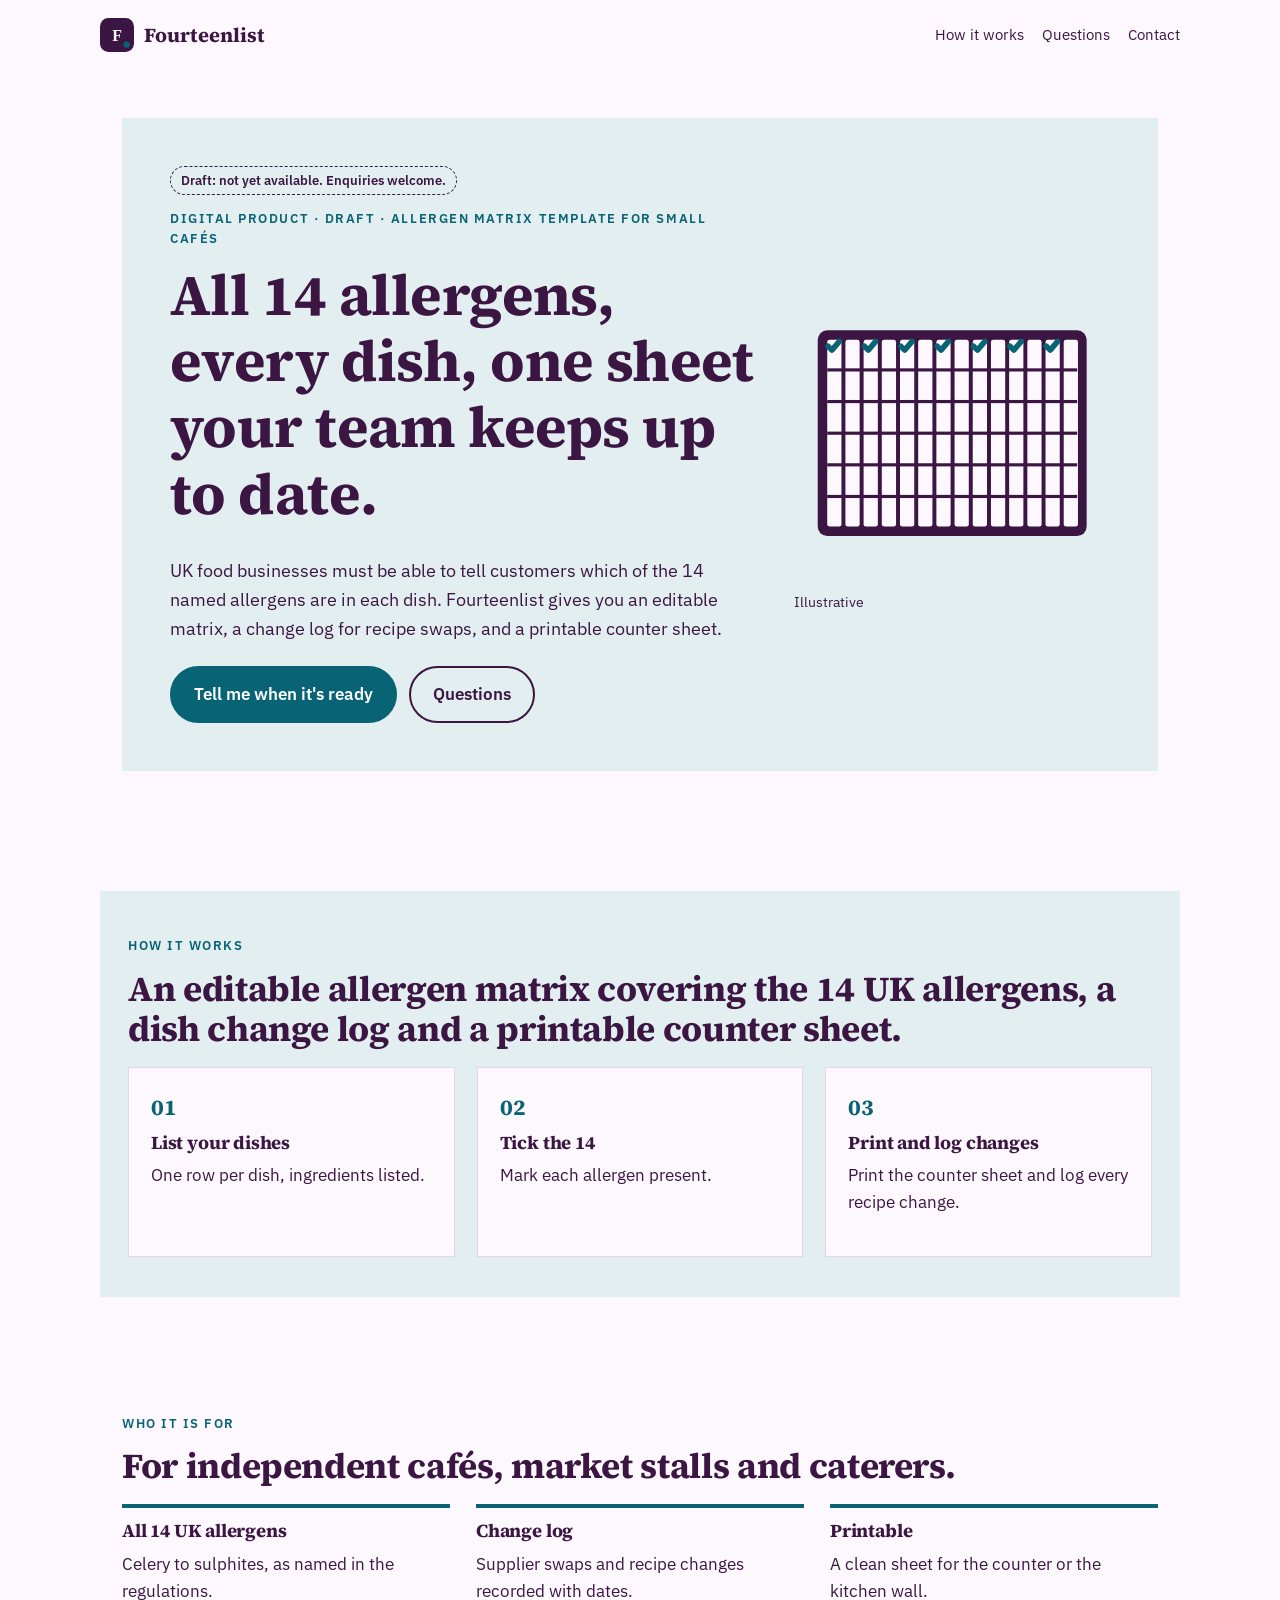
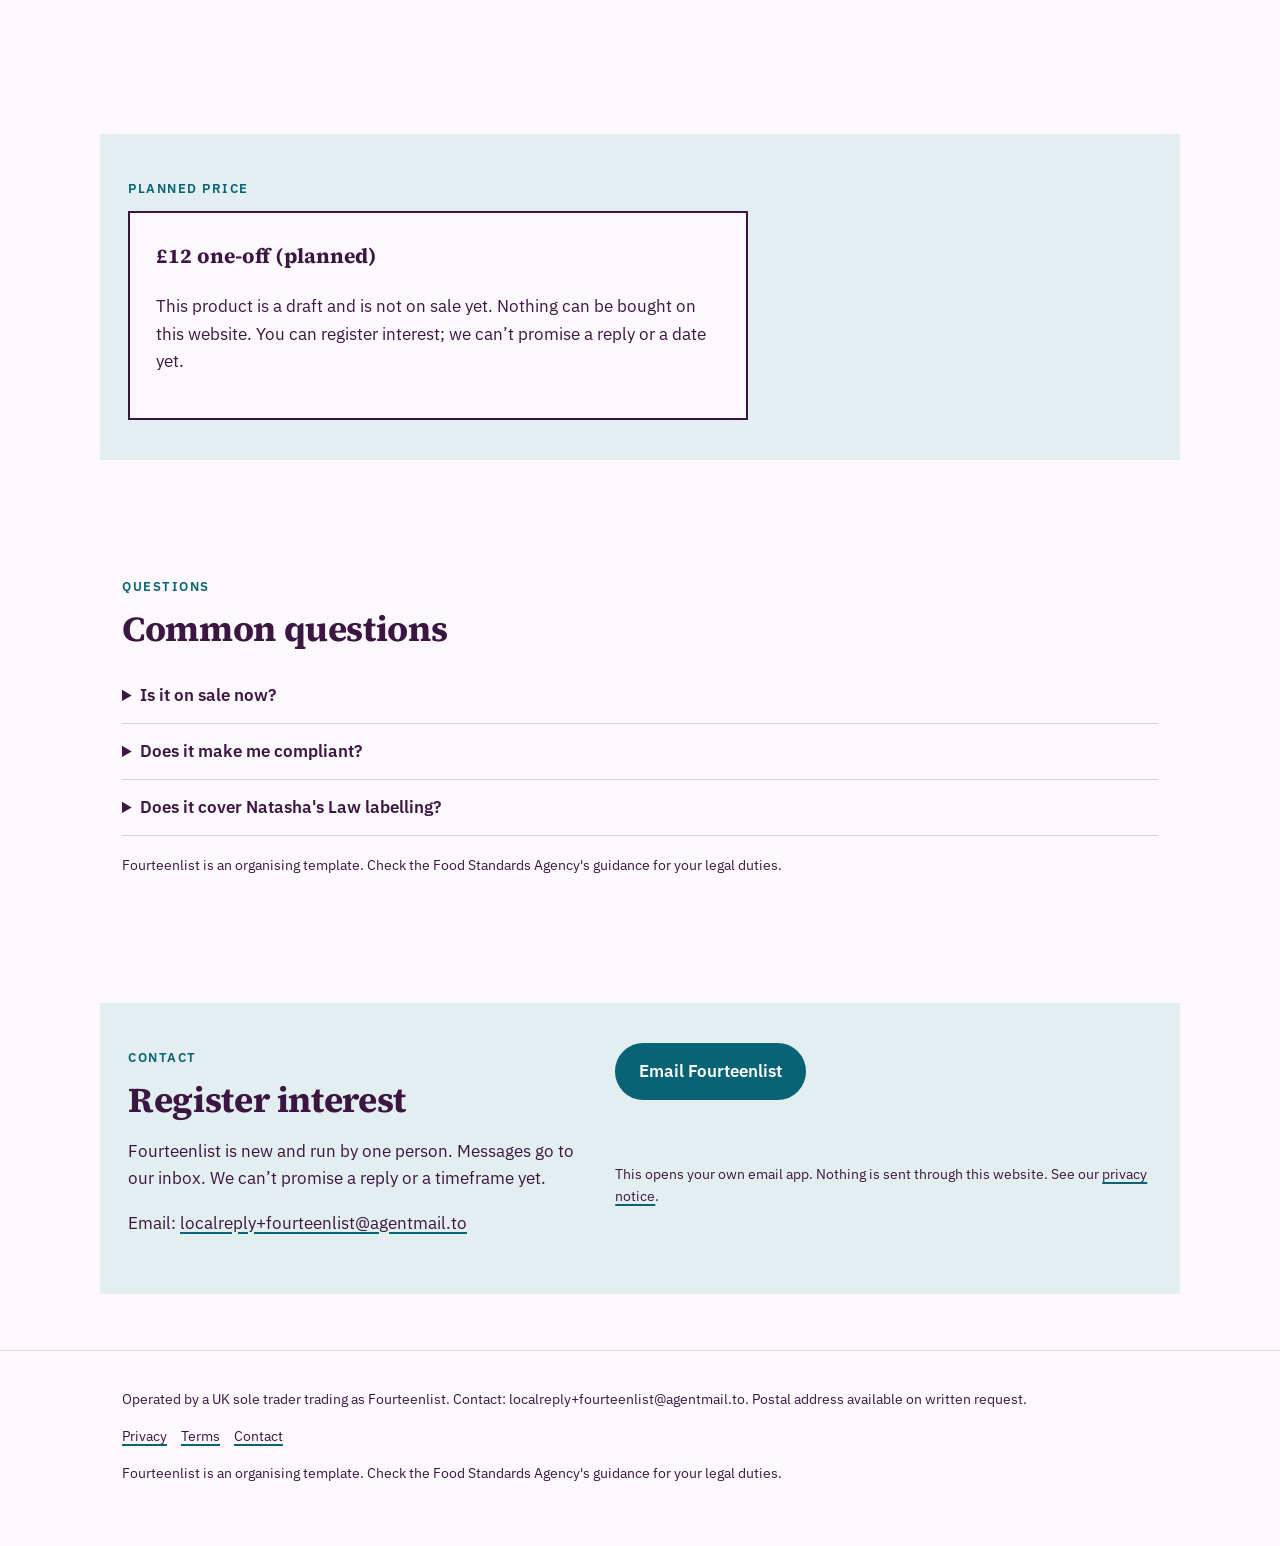
==== commit f1eac69a: "Move inline margin to stylesheet (CSP-clean, Best Practices)" ====
--- a/index.html
+++ b/index.html
@@ -27,7 +27,7 @@
 <section class="tint" id="how"><div class="wrap"><span class="eyebrow">How it works</span><h2>An editable allergen matrix covering the 14 UK allergens, a dish change log and a printable counter sheet.</h2><div class="steps"><div class="step"><h3>List your dishes</h3><p>One row per dish, ingredients listed.</p></div><div class="step"><h3>Tick the 14</h3><p>Mark each allergen present.</p></div><div class="step"><h3>Print and log changes</h3><p>Print the counter sheet and log every recipe change.</p></div></div></div></section>
 <section><div class="wrap"><span class="eyebrow">Who it is for</span><h2>For independent cafés, market stalls and caterers.</h2><div class="points"><div class="point"><h3>All 14 UK allergens</h3><p>Celery to sulphites, as named in the regulations.</p></div><div class="point"><h3>Change log</h3><p>Supplier swaps and recipe changes recorded with dates.</p></div><div class="point"><h3>Printable</h3><p>A clean sheet for the counter or the kitchen wall.</p></div></div></div></section>
 <section class="tint" id="price"><div class="wrap"><span class="eyebrow">Planned price</span><div class="pricebox"><p class="price">£12 one-off (planned)</p><p>This product is a draft and is not on sale yet. Nothing can be bought on this website. You can register interest; we can’t promise a reply or a date yet.</p></div></div></section>
-<section id="faq"><div class="wrap"><span class="eyebrow">Questions</span><h2>Common questions</h2><details><summary>Is it on sale now?</summary><p>Not yet. Fourteenlist is a draft product. Ask to hear when it&#x27;s ready.</p></details><details><summary>Does it make me compliant?</summary><p>It helps you organise information. Your council&#x27;s environmental health team and the Food Standards Agency are the authority on what you must do.</p></details><details><summary>Does it cover Natasha&#x27;s Law labelling?</summary><p>No. That applies to prepacked-for-direct-sale food and needs full labels.</p></details><p class="fine" style="margin-top:18px">Fourteenlist is an organising template. Check the Food Standards Agency&#x27;s guidance for your legal duties.</p></div></section>
+<section id="faq"><div class="wrap"><span class="eyebrow">Questions</span><h2>Common questions</h2><details><summary>Is it on sale now?</summary><p>Not yet. Fourteenlist is a draft product. Ask to hear when it&#x27;s ready.</p></details><details><summary>Does it make me compliant?</summary><p>It helps you organise information. Your council&#x27;s environmental health team and the Food Standards Agency are the authority on what you must do.</p></details><details><summary>Does it cover Natasha&#x27;s Law labelling?</summary><p>No. That applies to prepacked-for-direct-sale food and needs full labels.</p></details><p class="fine fine-gap">Fourteenlist is an organising template. Check the Food Standards Agency&#x27;s guidance for your legal duties.</p></div></section>
 <section class="tint" id="contact"><div class="wrap contact-grid"><div><span class="eyebrow">Contact</span><h2>Register interest</h2><p>Fourteenlist is new and run by one person. Messages go to our inbox. We can’t promise a reply or a timeframe yet.</p><p>Email: <a href="mailto:localreply+fourteenlist@agentmail.to">localreply+fourteenlist@agentmail.to</a></p></div><div class="form contact-mail"><p><a class="btn" href="mailto:localreply+fourteenlist@agentmail.to?subject=%5BFourteenlist%5D%20Enquiry" data-cta="enquire">Email Fourteenlist</a></p><p class="hint">This opens your own email app. Nothing is sent through this website. See our <a href="privacy.html">privacy notice</a>.</p></div></div></section>
 </main><footer><div class="wrap"><p>Operated by a UK sole trader trading as Fourteenlist. Contact: localreply+fourteenlist@agentmail.to. Postal address available on written request.</p>
 <p><a href="privacy.html">Privacy</a><a href="terms.html">Terms</a><a href="./#contact">Contact</a></p>
--- a/assets/site.css
+++ b/assets/site.css
@@ -33,3 +33,5 @@
 .check h3{margin-top:18px}.check label{display:flex;gap:10px;align-items:flex-start;padding:6px 0}.check input{width:20px;height:20px;accent-color:var(--acc)}
 .legal{max-width:760px}.legal h2{font-size:1.3rem;margin-top:1.6em}
 .hero .wrap>.inner{background:var(--soft);border-radius:calc(var(--r)*2);padding:48px;display:grid;grid-template-columns:1.3fr .7fr;gap:36px;align-items:center}@media(max-width:800px){.hero .wrap>.inner{grid-template-columns:1fr;padding:28px}}.tint{background:transparent}.tint .wrap{background:var(--soft);border-radius:calc(var(--r)*2);padding:40px 28px}
+
+.fine.fine-gap{margin-top:18px}
